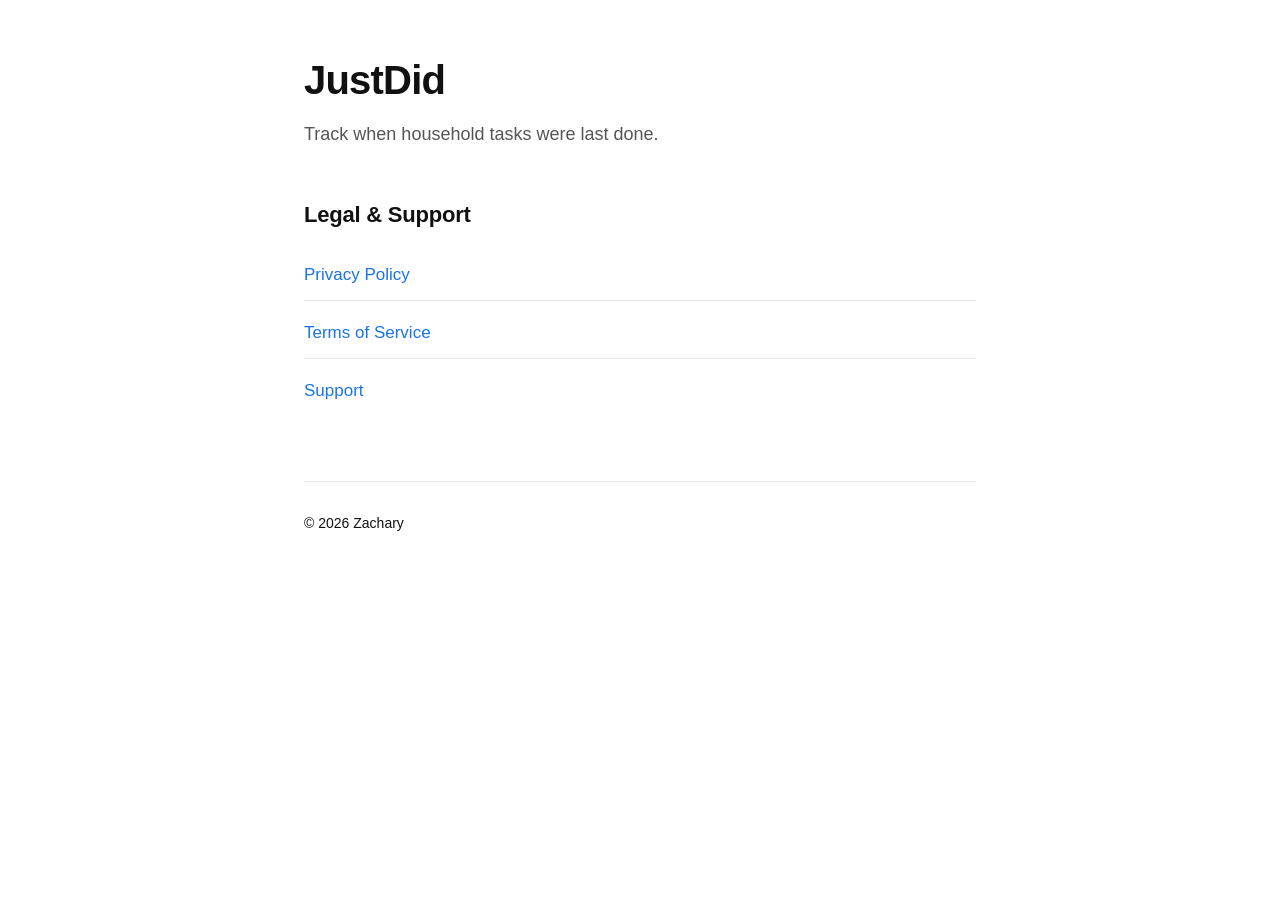
==== index.html @ d3647ee8 "Initial scaffold for justdidapp.com Static GitHub Pages site with privacy policy, terms of service, " ====
<!doctype html>
<html lang="en">
  <head>
    <meta charset="utf-8" />
    <meta name="viewport" content="width=device-width, initial-scale=1" />
    <title>JustDid</title>
    <meta
      name="description"
      content="JustDid — track when household tasks were last done."
    />
    <link rel="stylesheet" href="/styles.css" />
  </head>
  <body>
    <main class="container">
      <header class="hero">
        <h1>JustDid</h1>
        <p class="tagline">
          Track when household tasks were last done.
        </p>
      </header>

      <section class="links">
        <h2>Legal &amp; Support</h2>
        <ul>
          <li><a href="/privacy.html">Privacy Policy</a></li>
          <li><a href="/terms.html">Terms of Service</a></li>
          <li><a href="/support.html">Support</a></li>
        </ul>
      </section>

      <footer>
        <p>&copy; <span id="year"></span> Zachary</p>
      </footer>
    </main>
    <script>
      document.getElementById("year").textContent = new Date().getFullYear();
    </script>
  </body>
</html>
---- styles.css ----
:root {
  --fg: #111;
  --muted: #555;
  --accent: #1a73e8;
  --bg: #fff;
  --border: #e5e5e5;
}

* {
  box-sizing: border-box;
}

html,
body {
  margin: 0;
  padding: 0;
  background: var(--bg);
  color: var(--fg);
  font-family:
    -apple-system, BlinkMacSystemFont, "SF Pro Text", "Segoe UI", Roboto,
    Helvetica, Arial, sans-serif;
  font-size: 17px;
  line-height: 1.6;
  -webkit-font-smoothing: antialiased;
}

.container {
  max-width: 720px;
  margin: 0 auto;
  padding: 48px 24px 80px;
}

.hero {
  margin-bottom: 48px;
}

.hero h1 {
  margin: 0 0 8px;
  font-size: 40px;
  letter-spacing: -0.02em;
}

.tagline {
  margin: 0;
  color: var(--muted);
  font-size: 18px;
}

h2 {
  font-size: 22px;
  margin: 32px 0 12px;
  letter-spacing: -0.01em;
}

h3 {
  font-size: 18px;
  margin: 24px 0 8px;
}

p,
ul,
ol {
  color: var(--fg);
}

ul,
ol {
  padding-left: 22px;
}

li {
  margin-bottom: 6px;
}

a {
  color: var(--accent);
  text-decoration: none;
}

a:hover {
  text-decoration: underline;
}

.links ul {
  list-style: none;
  padding: 0;
}

.links li {
  padding: 12px 0;
  border-bottom: 1px solid var(--border);
}

.links li:last-child {
  border-bottom: none;
}

footer {
  margin-top: 64px;
  color: var(--muted);
  font-size: 14px;
  border-top: 1px solid var(--border);
  padding-top: 16px;
}

.legal {
  font-size: 16px;
}

.legal .meta {
  color: var(--muted);
  font-size: 14px;
  margin-bottom: 24px;
}

.back {
  display: inline-block;
  margin-bottom: 24px;
  font-size: 14px;
}
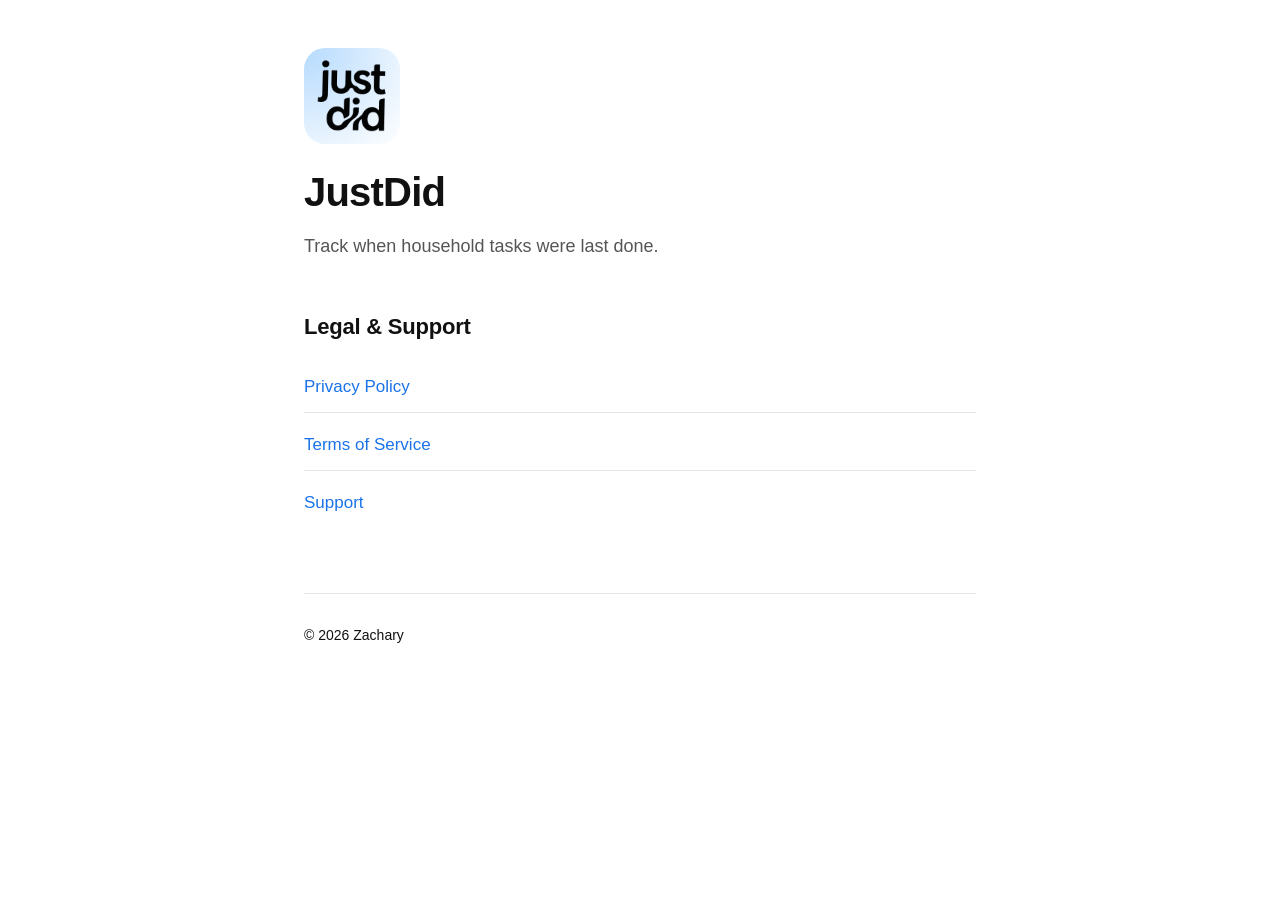
==== commit 07536773: "Add logo as favicon, apple-touch-icon, and hero image Co-Authored-By: Claude Opus 4.7 (1M context) <" ====
--- a/index.html
+++ b/index.html
@@ -9,10 +9,13 @@
       content="JustDid — track when household tasks were last done."
     />
     <link rel="stylesheet" href="/styles.css" />
+    <link rel="icon" type="image/png" href="/new_logo.png" />
+    <link rel="apple-touch-icon" href="/new_logo.png" />
   </head>
   <body>
     <main class="container">
       <header class="hero">
+        <img src="/new_logo.png" alt="JustDid logo" class="logo" />
         <h1>JustDid</h1>
         <p class="tagline">
           Track when household tasks were last done.
--- a/styles.css
+++ b/styles.css
@@ -32,6 +32,14 @@
 
 .hero {
   margin-bottom: 48px;
+}
+
+.logo {
+  width: 96px;
+  height: 96px;
+  display: block;
+  margin: 0 0 16px;
+  border-radius: 22%;
 }
 
 .hero h1 {
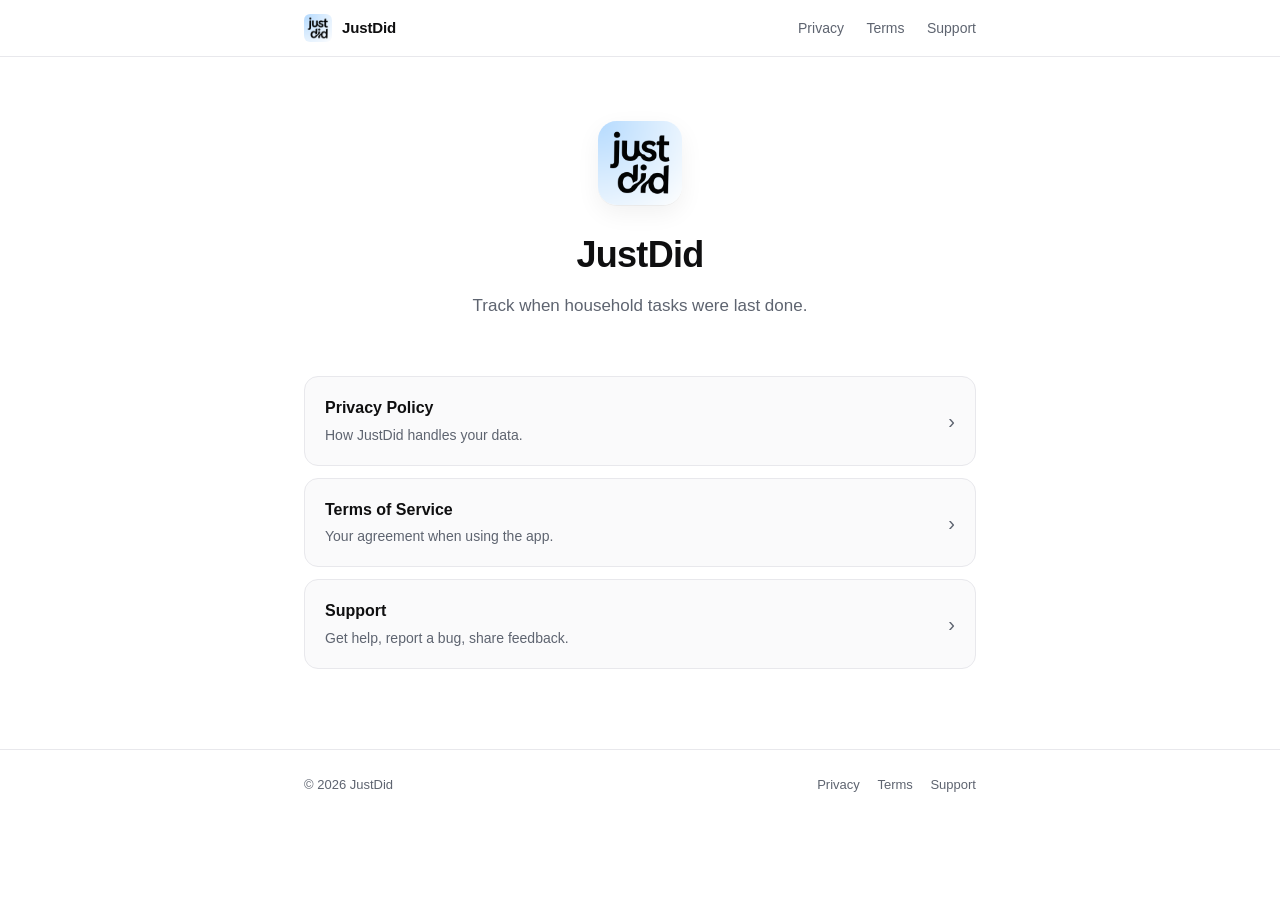
==== commit 0cfa0021: "Redesign with clean URLs, dark mode, and refined typography - Move legal pages into directories so U" ====
--- a/index.html
+++ b/index.html
@@ -13,28 +13,66 @@
     <link rel="apple-touch-icon" href="/new_logo.png" />
   </head>
   <body>
+    <header class="topnav">
+      <div class="container">
+        <a href="/" class="brand">
+          <img src="/new_logo.png" alt="" class="brand-logo" />
+          <span>JustDid</span>
+        </a>
+        <nav>
+          <a href="/privacy/">Privacy</a>
+          <a href="/terms/">Terms</a>
+          <a href="/support/">Support</a>
+        </nav>
+      </div>
+    </header>
+
     <main class="container">
-      <header class="hero">
-        <img src="/new_logo.png" alt="JustDid logo" class="logo" />
+      <section class="hero">
+        <img src="/new_logo.png" alt="JustDid" class="hero-logo" />
         <h1>JustDid</h1>
-        <p class="tagline">
-          Track when household tasks were last done.
-        </p>
-      </header>
+        <p class="tagline">Track when household tasks were last done.</p>
+      </section>
 
       <section class="links">
-        <h2>Legal &amp; Support</h2>
-        <ul>
-          <li><a href="/privacy.html">Privacy Policy</a></li>
-          <li><a href="/terms.html">Terms of Service</a></li>
-          <li><a href="/support.html">Support</a></li>
-        </ul>
+        <a class="link-card" href="/privacy/">
+          <span class="link-text">
+            <span class="link-title">Privacy Policy</span>
+            <span class="link-desc">How JustDid handles your data.</span>
+          </span>
+          <span class="chev">&rsaquo;</span>
+        </a>
+        <a class="link-card" href="/terms/">
+          <span class="link-text">
+            <span class="link-title">Terms of Service</span>
+            <span class="link-desc"
+              >Your agreement when using the app.</span
+            >
+          </span>
+          <span class="chev">&rsaquo;</span>
+        </a>
+        <a class="link-card" href="/support/">
+          <span class="link-text">
+            <span class="link-title">Support</span>
+            <span class="link-desc"
+              >Get help, report a bug, share feedback.</span
+            >
+          </span>
+          <span class="chev">&rsaquo;</span>
+        </a>
       </section>
+    </main>
 
-      <footer>
-        <p>&copy; <span id="year"></span> Zachary</p>
-      </footer>
-    </main>
+    <footer class="site-footer">
+      <div class="container">
+        <span>&copy; <span id="year"></span> JustDid</span>
+        <span>
+          <a href="/privacy/">Privacy</a>
+          <a href="/terms/">Terms</a>
+          <a href="/support/">Support</a>
+        </span>
+      </div>
+    </footer>
     <script>
       document.getElementById("year").textContent = new Date().getFullYear();
     </script>
--- a/styles.css
+++ b/styles.css
@@ -1,9 +1,28 @@
 :root {
-  --fg: #111;
-  --muted: #555;
-  --accent: #1a73e8;
-  --bg: #fff;
-  --border: #e5e5e5;
+  --fg: #0f0f10;
+  --muted: #5e6470;
+  --bg: #ffffff;
+  --card: #fafafb;
+  --border: #e8e8ec;
+  --accent: #2563eb;
+  --accent-hover: #1d4ed8;
+  --radius: 14px;
+  --shadow-sm: 0 1px 0 rgba(0, 0, 0, 0.04);
+  --shadow-md: 0 1px 0 rgba(0, 0, 0, 0.04), 0 8px 24px rgba(0, 0, 0, 0.06);
+}
+
+@media (prefers-color-scheme: dark) {
+  :root {
+    --fg: #f5f5f7;
+    --muted: #a1a1aa;
+    --bg: #0c0c0d;
+    --card: #161618;
+    --border: #2a2a2e;
+    --accent: #60a5fa;
+    --accent-hover: #93c5fd;
+    --shadow-sm: 0 1px 0 rgba(0, 0, 0, 0.4);
+    --shadow-md: 0 1px 0 rgba(0, 0, 0, 0.4), 0 8px 24px rgba(0, 0, 0, 0.4);
+  }
 }
 
 * {
@@ -17,112 +36,279 @@
   background: var(--bg);
   color: var(--fg);
   font-family:
-    -apple-system, BlinkMacSystemFont, "SF Pro Text", "Segoe UI", Roboto,
-    Helvetica, Arial, sans-serif;
-  font-size: 17px;
-  line-height: 1.6;
+    -apple-system, BlinkMacSystemFont, "SF Pro Text", "Inter", "Segoe UI",
+    Roboto, Helvetica, Arial, sans-serif;
+  font-size: 16px;
+  line-height: 1.65;
   -webkit-font-smoothing: antialiased;
+  -moz-osx-font-smoothing: grayscale;
+  text-rendering: optimizeLegibility;
+}
+
+a {
+  color: var(--accent);
+  text-decoration: none;
+}
+
+a:hover {
+  color: var(--accent-hover);
+  text-decoration: underline;
 }
 
 .container {
   max-width: 720px;
   margin: 0 auto;
-  padding: 48px 24px 80px;
-}
-
+  padding: 0 24px;
+}
+
+/* Top nav (every page) */
+.topnav {
+  border-bottom: 1px solid var(--border);
+  padding: 14px 0;
+}
+
+.topnav .container {
+  display: flex;
+  align-items: center;
+  justify-content: space-between;
+}
+
+.brand {
+  display: inline-flex;
+  align-items: center;
+  gap: 10px;
+  color: var(--fg);
+  font-weight: 600;
+  font-size: 15px;
+  letter-spacing: -0.01em;
+}
+
+.brand:hover {
+  color: var(--fg);
+  text-decoration: none;
+}
+
+.brand-logo {
+  width: 28px;
+  height: 28px;
+  border-radius: 22%;
+}
+
+.topnav nav a {
+  color: var(--muted);
+  font-size: 14px;
+  margin-left: 18px;
+}
+
+.topnav nav a:hover {
+  color: var(--accent);
+}
+
+/* Hero (landing only) */
 .hero {
-  margin-bottom: 48px;
-}
-
-.logo {
-  width: 96px;
-  height: 96px;
-  display: block;
-  margin: 0 0 16px;
+  text-align: center;
+  padding: 64px 0 24px;
+}
+
+.hero-logo {
+  width: 84px;
+  height: 84px;
   border-radius: 22%;
+  display: block;
+  margin: 0 auto 20px;
+  box-shadow: var(--shadow-md);
 }
 
 .hero h1 {
   margin: 0 0 8px;
-  font-size: 40px;
+  font-size: 36px;
   letter-spacing: -0.02em;
+  font-weight: 700;
 }
 
 .tagline {
+  color: var(--muted);
+  font-size: 17px;
   margin: 0;
-  color: var(--muted);
-  font-size: 18px;
-}
-
-h2 {
-  font-size: 22px;
-  margin: 32px 0 12px;
+}
+
+/* Link cards */
+.links {
+  display: grid;
+  gap: 12px;
+  padding: 32px 0 48px;
+}
+
+.link-card {
+  display: flex;
+  align-items: center;
+  justify-content: space-between;
+  padding: 18px 20px;
+  background: var(--card);
+  border: 1px solid var(--border);
+  border-radius: var(--radius);
+  color: var(--fg);
+  transition: border-color 0.15s ease, transform 0.15s ease;
+}
+
+.link-card:hover {
+  text-decoration: none;
+  color: var(--fg);
+  border-color: var(--accent);
+  transform: translateY(-1px);
+}
+
+.link-card .link-text {
+  display: block;
+}
+
+.link-card .link-title {
+  display: block;
+  font-weight: 600;
+  font-size: 16px;
+  margin-bottom: 2px;
+}
+
+.link-card .link-desc {
+  display: block;
+  color: var(--muted);
+  font-size: 14px;
+}
+
+.link-card .chev {
+  color: var(--muted);
+  font-size: 20px;
+  line-height: 1;
+}
+
+/* Legal article */
+.legal {
+  padding: 32px 0 48px;
+}
+
+.legal h1 {
+  font-size: 32px;
+  letter-spacing: -0.02em;
+  margin: 0 0 8px;
+  font-weight: 700;
+}
+
+.legal .meta {
+  color: var(--muted);
+  font-size: 14px;
+  margin: 0 0 24px;
+}
+
+.legal h2 {
+  font-size: 21px;
+  margin: 40px 0 12px;
   letter-spacing: -0.01em;
-}
-
-h3 {
-  font-size: 18px;
+  font-weight: 600;
+  scroll-margin-top: 80px;
+}
+
+.legal h3 {
+  font-size: 17px;
   margin: 24px 0 8px;
-}
-
-p,
-ul,
-ol {
-  color: var(--fg);
-}
-
-ul,
-ol {
+  font-weight: 600;
+}
+
+.legal p,
+.legal li {
+  font-size: 16px;
+}
+
+.legal ul,
+.legal ol {
   padding-left: 22px;
 }
 
-li {
+.legal li {
   margin-bottom: 6px;
 }
 
-a {
+/* Table of contents */
+.toc {
+  background: var(--card);
+  border: 1px solid var(--border);
+  border-radius: var(--radius);
+  padding: 16px 20px;
+  margin: 0 0 32px;
+}
+
+.toc-label {
+  display: block;
+  font-size: 12px;
+  letter-spacing: 0.06em;
+  text-transform: uppercase;
+  color: var(--muted);
+  font-weight: 600;
+  margin-bottom: 8px;
+}
+
+.toc ol {
+  margin: 0;
+  padding-left: 20px;
+  font-size: 14px;
+  color: var(--muted);
+}
+
+.toc ol li {
+  margin-bottom: 4px;
+}
+
+.toc a {
+  color: var(--fg);
+}
+
+.toc a:hover {
   color: var(--accent);
-  text-decoration: none;
-}
-
-a:hover {
-  text-decoration: underline;
-}
-
-.links ul {
-  list-style: none;
-  padding: 0;
-}
-
-.links li {
-  padding: 12px 0;
-  border-bottom: 1px solid var(--border);
-}
-
-.links li:last-child {
-  border-bottom: none;
-}
-
-footer {
-  margin-top: 64px;
-  color: var(--muted);
-  font-size: 14px;
+}
+
+/* Site footer */
+.site-footer {
   border-top: 1px solid var(--border);
-  padding-top: 16px;
-}
-
-.legal {
-  font-size: 16px;
-}
-
-.legal .meta {
-  color: var(--muted);
-  font-size: 14px;
-  margin-bottom: 24px;
-}
-
-.back {
-  display: inline-block;
-  margin-bottom: 24px;
-  font-size: 14px;
-}
+  margin-top: 32px;
+  padding: 24px 0 40px;
+  color: var(--muted);
+  font-size: 13px;
+}
+
+.site-footer .container {
+  display: flex;
+  align-items: center;
+  justify-content: space-between;
+  flex-wrap: wrap;
+  gap: 8px;
+}
+
+.site-footer a {
+  color: var(--muted);
+  margin-left: 14px;
+}
+
+.site-footer a:first-of-type {
+  margin-left: 0;
+}
+
+.site-footer a:hover {
+  color: var(--accent);
+}
+
+@media (max-width: 540px) {
+  .topnav nav a {
+    margin-left: 12px;
+  }
+  .hero {
+    padding: 48px 0 16px;
+  }
+  .hero h1 {
+    font-size: 30px;
+  }
+  .legal h1 {
+    font-size: 26px;
+  }
+  .legal h2 {
+    font-size: 19px;
+  }
+}
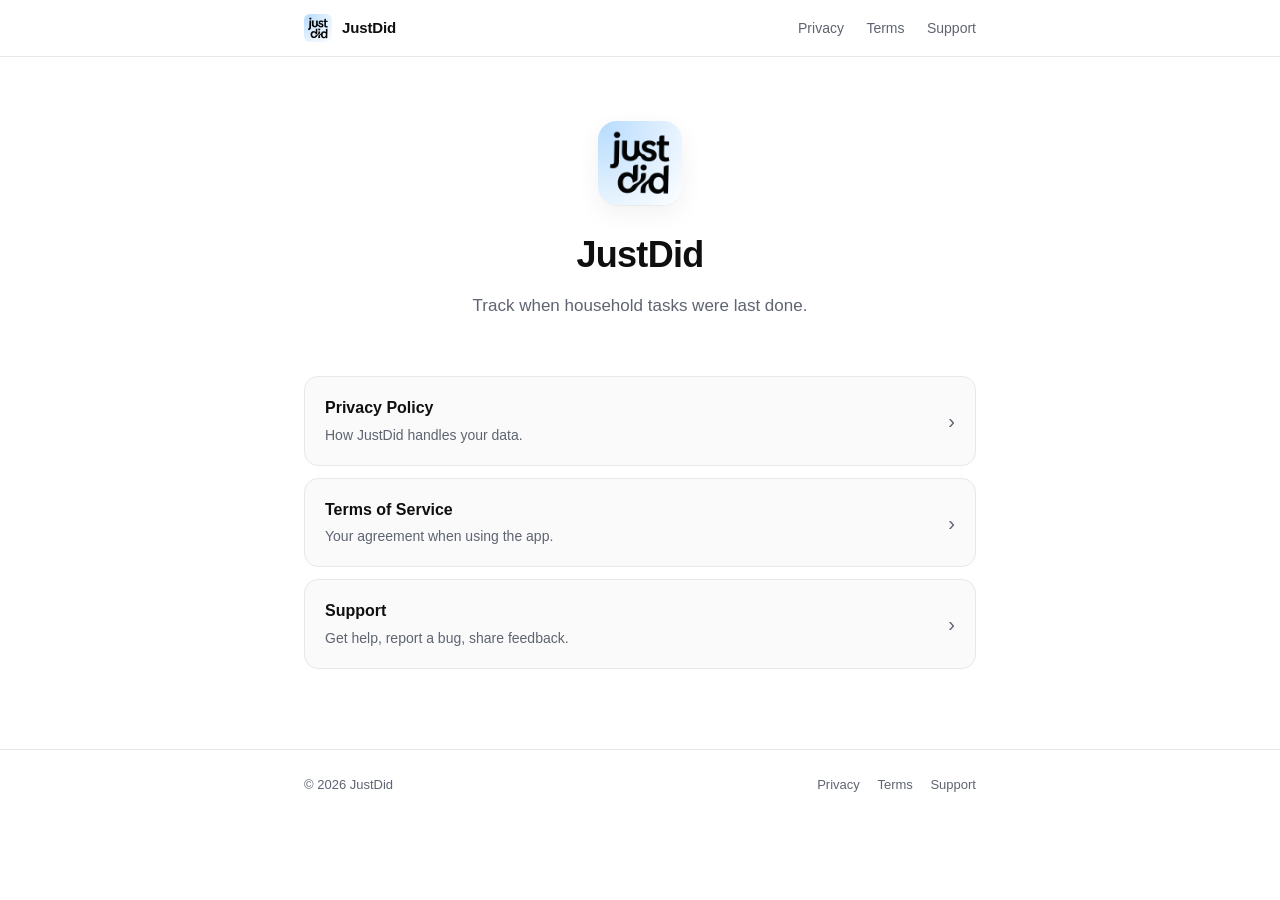
==== commit 0ac863bd: "Resize logo from 1024px to 384px and rename to logo.png Reduces hero image payload from ~320KB to ~1" ====
--- a/index.html
+++ b/index.html
@@ -9,14 +9,14 @@
       content="JustDid — track when household tasks were last done."
     />
     <link rel="stylesheet" href="/styles.css" />
-    <link rel="icon" type="image/png" href="/new_logo.png" />
-    <link rel="apple-touch-icon" href="/new_logo.png" />
+    <link rel="icon" type="image/png" href="/logo.png" />
+    <link rel="apple-touch-icon" href="/logo.png" />
   </head>
   <body>
     <header class="topnav">
       <div class="container">
         <a href="/" class="brand">
-          <img src="/new_logo.png" alt="" class="brand-logo" />
+          <img src="/logo.png" alt="" class="brand-logo" />
           <span>JustDid</span>
         </a>
         <nav>
@@ -29,7 +29,7 @@
 
     <main class="container">
       <section class="hero">
-        <img src="/new_logo.png" alt="JustDid" class="hero-logo" />
+        <img src="/logo.png" alt="JustDid" class="hero-logo" />
         <h1>JustDid</h1>
         <p class="tagline">Track when household tasks were last done.</p>
       </section>
